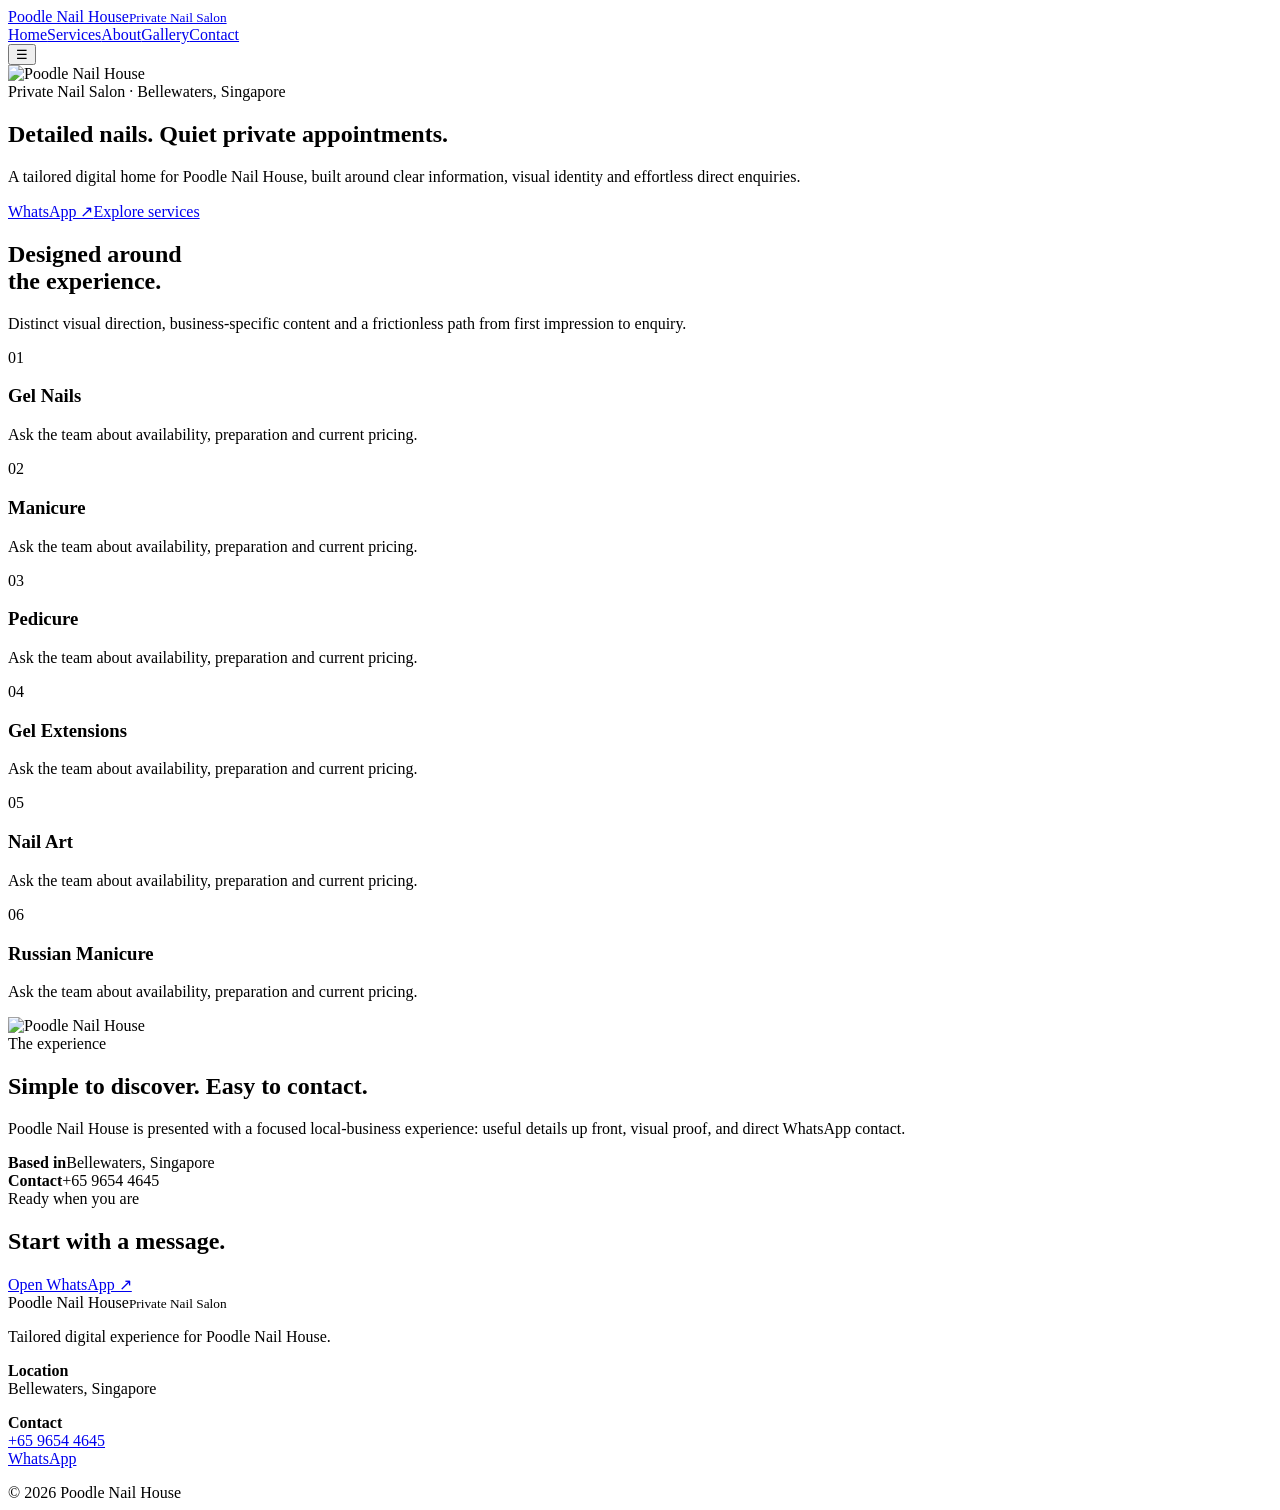
==== index.html @ 08ca4810 "Build Poodle Nail House website" ====
<!doctype html><html><head><meta charset="utf-8"><meta name="viewport" content="width=device-width,initial-scale=1"><meta name="theme-color" content="#090a0c"><title>Poodle Nail House — home</title><link rel="stylesheet" href="styles.css"></head><body style="--a:#e5b7ff"><header class="nav"><div class="wrap navin"><a class="brand" href="index.html">Poodle Nail House<small>Private Nail Salon</small></a><nav class="links"><a href="index.html">Home</a><a href="services.html">Services</a><a href="about.html">About</a><a href="gallery.html">Gallery</a><a href="contact.html">Contact</a></nav><button class="menu">☰</button></div></header><main><section class="hero"><img src="https://images.unsplash.com/photo-1607779097040-26e80aa78e66?auto=format&fit=crop&w=1800&q=85" alt="Poodle Nail House"><div class="glow"></div><div class="wrap reveal"><div class="ey">Private Nail Salon · Bellewaters, Singapore</div><h1>Detailed nails. Quiet private appointments.</h1><p>A tailored digital home for Poodle Nail House, built around clear information, visual identity and effortless direct enquiries.</p><div class="actions"><a class="btn primary" href="https://wa.me/6596544645?text=Hi Poodle Nail House, I'd like to enquire." target="_blank">WhatsApp ↗</a><a class="btn" href="services.html">Explore services</a></div></div></section><section><div class="wrap"><div class="head reveal"><h2>Designed around<br>the experience.</h2><p>Distinct visual direction, business-specific content and a frictionless path from first impression to enquiry.</p></div><div class="grid"><article class="card reveal"><span class="num">01</span><h3>Gel Nails</h3><p>Ask the team about availability, preparation and current pricing.</p></article><article class="card reveal"><span class="num">02</span><h3>Manicure</h3><p>Ask the team about availability, preparation and current pricing.</p></article><article class="card reveal"><span class="num">03</span><h3>Pedicure</h3><p>Ask the team about availability, preparation and current pricing.</p></article><article class="card reveal"><span class="num">04</span><h3>Gel Extensions</h3><p>Ask the team about availability, preparation and current pricing.</p></article><article class="card reveal"><span class="num">05</span><h3>Nail Art</h3><p>Ask the team about availability, preparation and current pricing.</p></article><article class="card reveal"><span class="num">06</span><h3>Russian Manicure</h3><p>Ask the team about availability, preparation and current pricing.</p></article></div></div></section><section><div class="wrap split"><div class="panel wipe"><img src="https://images.unsplash.com/photo-1607779097040-26e80aa78e66?auto=format&fit=crop&w=1800&q=85" alt="Poodle Nail House"></div><div class="panel copy reveal"><div class="ey">The experience</div><h2>Simple to discover. Easy to contact.</h2><p>Poodle Nail House is presented with a focused local-business experience: useful details up front, visual proof, and direct WhatsApp contact.</p><div class="facts"><div class="fact"><b>Based in</b><span>Bellewaters, Singapore</span></div><div class="fact"><b>Contact</b><span>+65 9654 4645</span></div></div></div></div></section><section><div class="wrap"><div class="cta reveal"><div class="ey">Ready when you are</div><h2>Start with a message.</h2><a class="btn primary" href="https://wa.me/6596544645?text=Hi Poodle Nail House, I'd like to enquire." target="_blank">Open WhatsApp ↗</a></div></div></section></main><footer class="footer"><div class="wrap foot"><div><div class="brand">Poodle Nail House<small>Private Nail Salon</small></div><p>Tailored digital experience for Poodle Nail House.</p></div><div><p><b>Location</b><br>Bellewaters, Singapore</p></div><div><p><b>Contact</b><br><a href="tel:+65 9654 4645">+65 9654 4645</a><br><a href="https://wa.me/6596544645?text=Hi Poodle Nail House, I'd like to enquire." target="_blank">WhatsApp</a></p></div></div><div class="wrap copyr">© 2026 Poodle Nail House</div></footer><script src="script.js"></script></body></html>
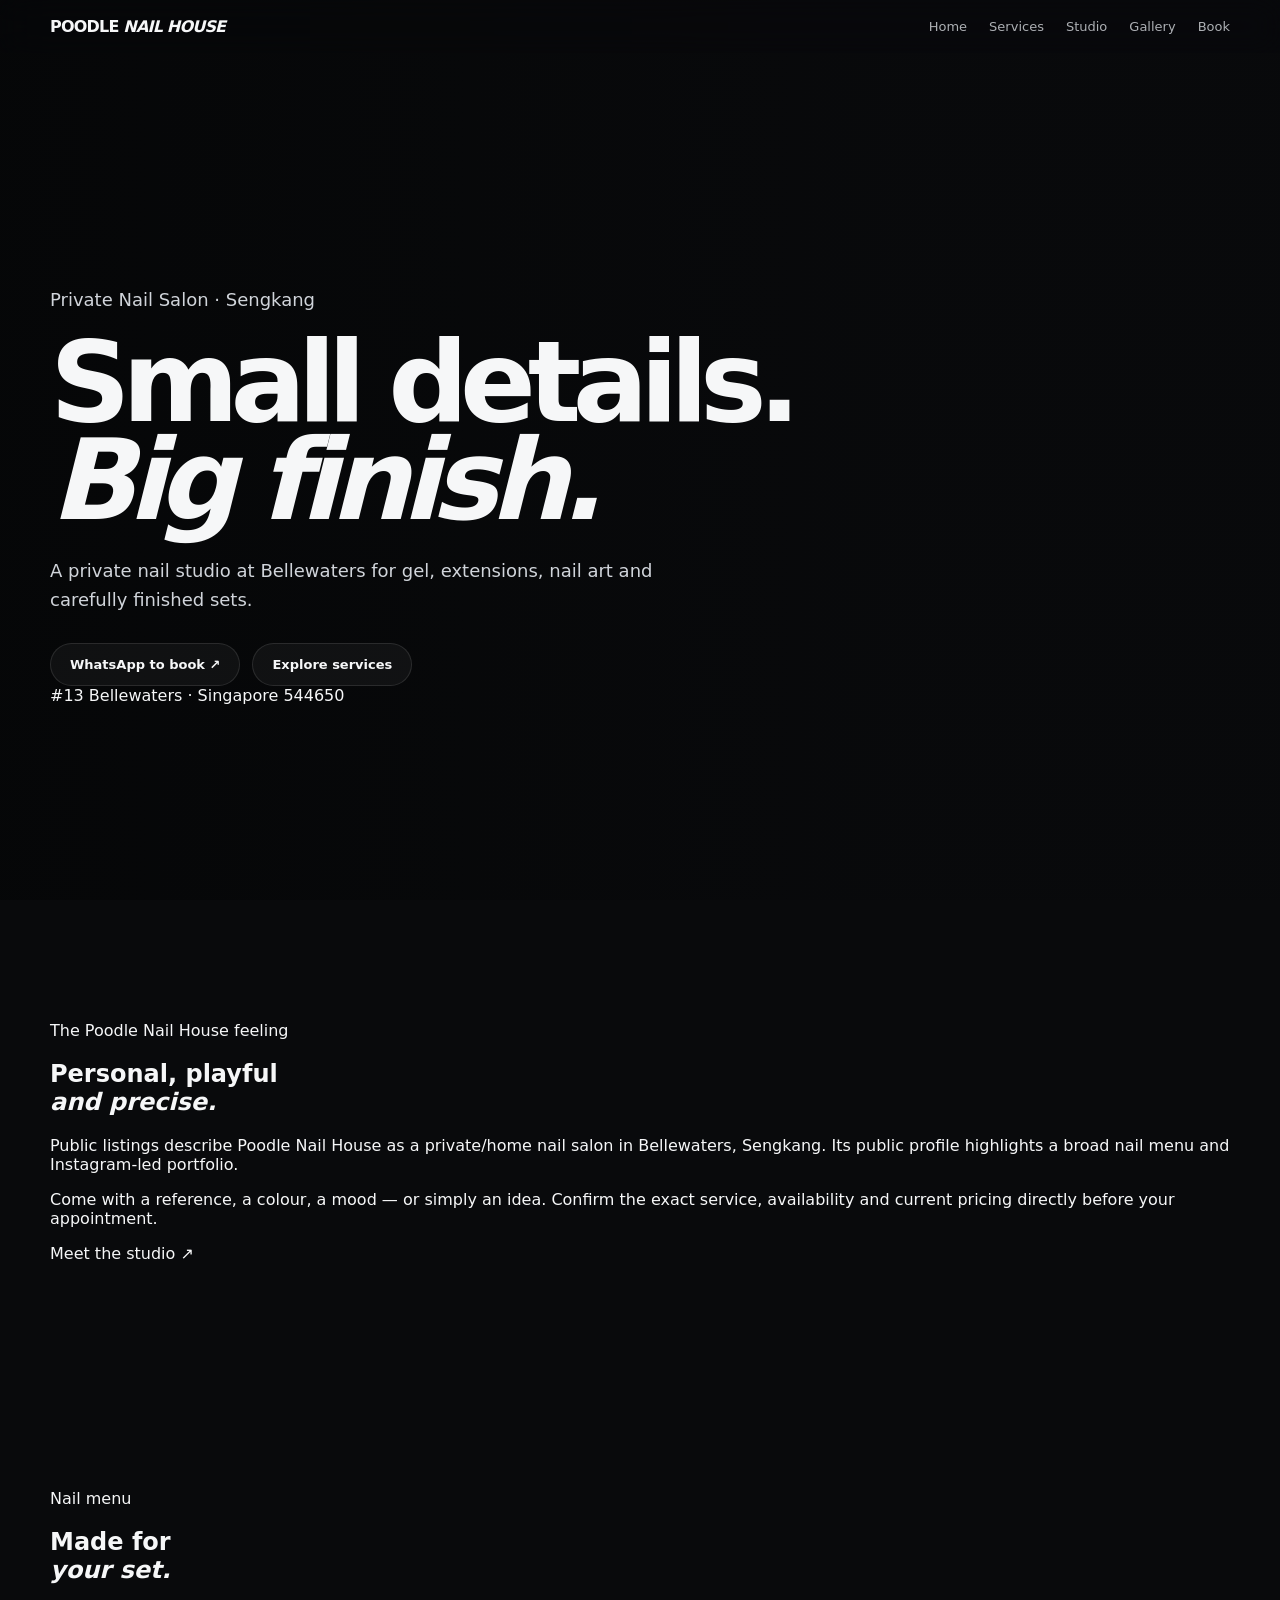
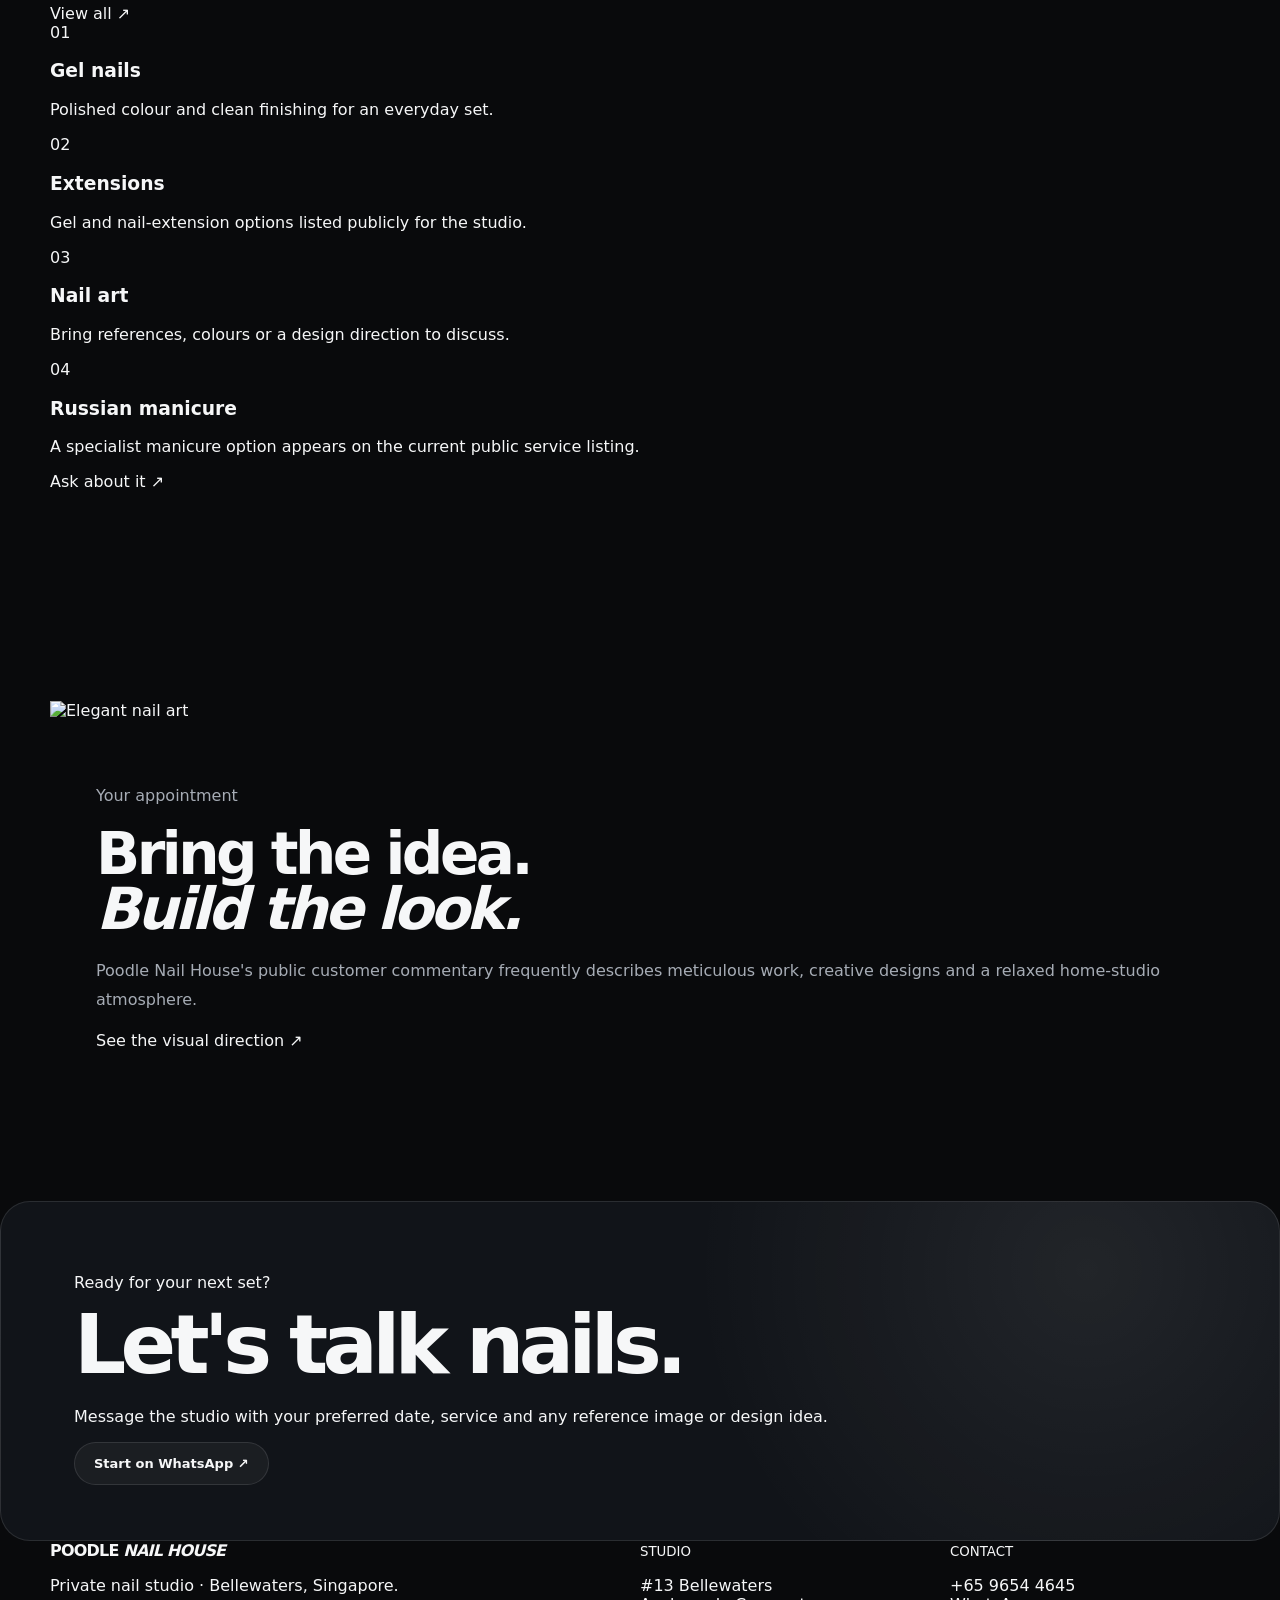
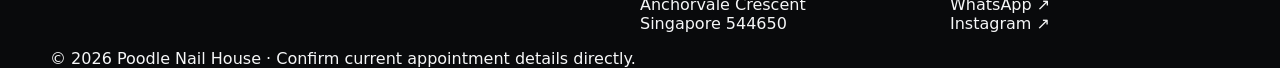
==== commit 662bc1b0: "Rebuild S5 for Poodle Nail House — index.html" ====
--- a/index.html
+++ b/index.html
@@ -1 +1,8 @@
-<!doctype html><html><head><meta charset="utf-8"><meta name="viewport" content="width=device-width,initial-scale=1"><meta name="theme-color" content="#090a0c"><title>Poodle Nail House — home</title><link rel="stylesheet" href="styles.css"></head><body style="--a:#e5b7ff"><header class="nav"><div class="wrap navin"><a class="brand" href="index.html">Poodle Nail House<small>Private Nail Salon</small></a><nav class="links"><a href="index.html">Home</a><a href="services.html">Services</a><a href="about.html">About</a><a href="gallery.html">Gallery</a><a href="contact.html">Contact</a></nav><button class="menu">☰</button></div></header><main><section class="hero"><img src="https://images.unsplash.com/photo-1607779097040-26e80aa78e66?auto=format&fit=crop&w=1800&q=85" alt="Poodle Nail House"><div class="glow"></div><div class="wrap reveal"><div class="ey">Private Nail Salon · Bellewaters, Singapore</div><h1>Detailed nails. Quiet private appointments.</h1><p>A tailored digital home for Poodle Nail House, built around clear information, visual identity and effortless direct enquiries.</p><div class="actions"><a class="btn primary" href="https://wa.me/6596544645?text=Hi Poodle Nail House, I'd like to enquire." target="_blank">WhatsApp ↗</a><a class="btn" href="services.html">Explore services</a></div></div></section><section><div class="wrap"><div class="head reveal"><h2>Designed around<br>the experience.</h2><p>Distinct visual direction, business-specific content and a frictionless path from first impression to enquiry.</p></div><div class="grid"><article class="card reveal"><span class="num">01</span><h3>Gel Nails</h3><p>Ask the team about availability, preparation and current pricing.</p></article><article class="card reveal"><span class="num">02</span><h3>Manicure</h3><p>Ask the team about availability, preparation and current pricing.</p></article><article class="card reveal"><span class="num">03</span><h3>Pedicure</h3><p>Ask the team about availability, preparation and current pricing.</p></article><article class="card reveal"><span class="num">04</span><h3>Gel Extensions</h3><p>Ask the team about availability, preparation and current pricing.</p></article><article class="card reveal"><span class="num">05</span><h3>Nail Art</h3><p>Ask the team about availability, preparation and current pricing.</p></article><article class="card reveal"><span class="num">06</span><h3>Russian Manicure</h3><p>Ask the team about availability, preparation and current pricing.</p></article></div></div></section><section><div class="wrap split"><div class="panel wipe"><img src="https://images.unsplash.com/photo-1607779097040-26e80aa78e66?auto=format&fit=crop&w=1800&q=85" alt="Poodle Nail House"></div><div class="panel copy reveal"><div class="ey">The experience</div><h2>Simple to discover. Easy to contact.</h2><p>Poodle Nail House is presented with a focused local-business experience: useful details up front, visual proof, and direct WhatsApp contact.</p><div class="facts"><div class="fact"><b>Based in</b><span>Bellewaters, Singapore</span></div><div class="fact"><b>Contact</b><span>+65 9654 4645</span></div></div></div></div></section><section><div class="wrap"><div class="cta reveal"><div class="ey">Ready when you are</div><h2>Start with a message.</h2><a class="btn primary" href="https://wa.me/6596544645?text=Hi Poodle Nail House, I'd like to enquire." target="_blank">Open WhatsApp ↗</a></div></div></section></main><footer class="footer"><div class="wrap foot"><div><div class="brand">Poodle Nail House<small>Private Nail Salon</small></div><p>Tailored digital experience for Poodle Nail House.</p></div><div><p><b>Location</b><br>Bellewaters, Singapore</p></div><div><p><b>Contact</b><br><a href="tel:+65 9654 4645">+65 9654 4645</a><br><a href="https://wa.me/6596544645?text=Hi Poodle Nail House, I'd like to enquire." target="_blank">WhatsApp</a></p></div></div><div class="wrap copyr">© 2026 Poodle Nail House</div></footer><script src="script.js"></script></body></html>+<!doctype html><html lang="en"><head><meta charset="utf-8"><meta name="viewport" content="width=device-width,initial-scale=1"><meta name="theme-color" content="#f3e9df"><meta name="description" content="Poodle Nail House — private nail salon in Bellewaters, Singapore."><title>Poodle Nail House | Private Nail Studio</title><link rel="stylesheet" href="styles.css"></head><body>
+<header class="nav"><div class="wrap navin"><a class="brand" href="index.html">POODLE <i>NAIL HOUSE</i></a><nav class="links"><a class="active" href="index.html">Home</a><a href="services.html">Services</a><a href="about.html">Studio</a><a href="gallery.html">Gallery</a><a href="contact.html">Book</a></nav><button class="menu">☰</button></div></header>
+<main><section class="hero"><div class="hero-image"></div><div class="hero-shape"></div><div class="wrap hero-content"><p class="eyebrow">Private Nail Salon · Sengkang</p><h1>Small details.<br><em>Big finish.</em></h1><p class="lede">A private nail studio at Bellewaters for gel, extensions, nail art and carefully finished sets.</p><div class="actions"><a class="btn dark" href="https://wa.me/6596544645?text=Hi%20Poodle%20Nail%20House%2C%20I'd%20like%20to%20book%20an%20appointment." target="_blank">WhatsApp to book ↗</a><a class="btn light" href="services.html">Explore services</a></div><div class="hero-meta">#13 Bellewaters · Singapore 544650</div></div></section>
+<section class="statement"><div class="wrap statement-grid"><div><p class="eyebrow">The Poodle Nail House feeling</p><h2>Personal, playful<br><em>and precise.</em></h2></div><div><p>Public listings describe Poodle Nail House as a private/home nail salon in Bellewaters, Sengkang. Its public profile highlights a broad nail menu and Instagram-led portfolio.</p><p>Come with a reference, a colour, a mood — or simply an idea. Confirm the exact service, availability and current pricing directly before your appointment.</p><a class="text-link" href="about.html">Meet the studio <span>↗</span></a></div></div></section>
+<section class="services"><div class="wrap"><div class="section-head"><div><p class="eyebrow">Nail menu</p><h2>Made for<br><em>your set.</em></h2></div><a class="text-link desktop" href="services.html">View all <span>↗</span></a></div><div class="service-grid"><article><span>01</span><h3>Gel nails</h3><p>Polished colour and clean finishing for an everyday set.</p></article><article><span>02</span><h3>Extensions</h3><p>Gel and nail-extension options listed publicly for the studio.</p></article><article><span>03</span><h3>Nail art</h3><p>Bring references, colours or a design direction to discuss.</p></article><article class="feature"><span>04</span><h3>Russian manicure</h3><p>A specialist manicure option appears on the current public service listing.</p><a href="https://wa.me/6596544645?text=Hi%20Poodle%20Nail%20House%2C%20I'd%20like%20to%20ask%20about%20your%20Russian%20manicure." target="_blank">Ask about it ↗</a></article></div></div></section>
+<section class="editorial"><div class="wrap editorial-grid"><div class="photo"><img src="https://images.unsplash.com/photo-1604654894610-df63bc536371?auto=format&fit=crop&w=1400&q=85" alt="Elegant nail art"></div><div class="copy"><p class="eyebrow">Your appointment</p><h2>Bring the idea.<br><em>Build the look.</em></h2><p>Poodle Nail House's public customer commentary frequently describes meticulous work, creative designs and a relaxed home-studio atmosphere.</p><a class="text-link" href="gallery.html">See the visual direction <span>↗</span></a></div></div></section>
+<section class="cta"><div class="wrap"><p class="eyebrow">Ready for your next set?</p><h2>Let's talk nails.</h2><p>Message the studio with your preferred date, service and any reference image or design idea.</p><a class="btn dark" href="https://wa.me/6596544645?text=Hi%20Poodle%20Nail%20House%2C%20I'd%20like%20to%20enquire%20about%20an%20appointment." target="_blank">Start on WhatsApp ↗</a></div></section></main>
+<footer><div class="wrap foot"><div><a class="brand" href="index.html">POODLE <i>NAIL HOUSE</i></a><p>Private nail studio · Bellewaters, Singapore.</p></div><div><small>STUDIO</small><p>#13 Bellewaters<br>Anchorvale Crescent<br>Singapore 544650</p></div><div><small>CONTACT</small><p><a href="tel:+6596544645">+65 9654 4645</a><br><a href="https://wa.me/6596544645" target="_blank">WhatsApp ↗</a><br><a href="https://www.instagram.com/poodle.nail.house/" target="_blank">Instagram ↗</a></p></div></div><div class="wrap copyright">© 2026 Poodle Nail House · Confirm current appointment details directly.</div></footer><script src="script.js"></script></body></html>
--- a/styles.css
+++ b/styles.css
@@ -0,0 +1 @@
+:root{--bg:#090a0c;--card:#111419;--tx:#f6f7f8;--mut:#a6acb5;--line:#ffffff1b;--a:#e5b7ff;--max:1180px}*{box-sizing:border-box}html{scroll-behavior:smooth}body{margin:0;background:var(--bg);color:var(--tx);font-family:Inter,system-ui,sans-serif;overflow-x:hidden}a{color:inherit;text-decoration:none}.wrap{width:min(calc(100% - 36px),var(--max));margin:auto}.nav{position:fixed;z-index:9;inset:0 0 auto;padding:17px 0;background:#090a0c45;backdrop-filter:blur(16px);transition:.35s}.nav.sc{background:#090a0ced;border-bottom:1px solid var(--line)}.navin{display:flex;align-items:center;justify-content:space-between}.brand{font-weight:850;letter-spacing:-.05em}.brand small{display:block;color:var(--mut);font-size:9px;letter-spacing:.16em;text-transform:uppercase;margin-top:3px}.links{display:flex;gap:22px;font-size:13px}.links a{color:#d6d9de;opacity:.8}.links a:hover{color:var(--a);opacity:1}.menu{display:none;background:none;border:1px solid var(--line);color:#fff;border-radius:50%;width:42px;height:42px}.hero{min-height:100svh;position:relative;display:flex;align-items:end;overflow:hidden}.hero img{position:absolute;inset:0;width:100%;height:100%;object-fit:cover;filter:brightness(.62) saturate(.82);z-index:-2}.hero:after{content:'';position:absolute;inset:0;background:linear-gradient(90deg,#050607dd,#0506072b 70%),linear-gradient(0deg,#090a0c,transparent 42%);z-index:-1}.glow{position:absolute;width:45vw;height:45vw;border-radius:50%;background:var(--a);filter:blur(110px);opacity:.12;right:-12vw;top:8vh;animation:f 8s ease-in-out infinite}@keyframes f{50%{transform:translateY(25px) scale(1.08)}}.hero .wrap{padding:150px 0 78px}.ey{color:var(--a);font-size:10px;letter-spacing:.2em;text-transform:uppercase;font-weight:800}.hero h1{font-size:clamp(52px,9vw,112px);line-height:.88;letter-spacing:-.075em;max-width:920px;margin:18px 0 26px}.hero p{font-size:18px;line-height:1.65;color:#d0d4da;max-width:680px}.actions{display:flex;gap:12px;flex-wrap:wrap;margin-top:28px}.btn{display:inline-flex;padding:13px 19px;border:1px solid var(--line);border-radius:999px;background:#ffffff0b;font-size:13px;font-weight:750;transition:.3s}.btn:hover{transform:translateY(-3px)}.primary{background:var(--a);color:#080a0b;border-color:var(--a)}section{padding:105px 0}.head{display:flex;justify-content:space-between;gap:30px;align-items:end;margin-bottom:38px}.head h2{font-size:clamp(40px,6vw,72px);line-height:.9;letter-spacing:-.065em;margin:0}.head p{max-width:470px;color:var(--mut);line-height:1.75}.grid{display:grid;grid-template-columns:repeat(3,1fr);gap:15px}.card{min-height:215px;border:1px solid var(--line);border-radius:24px;padding:27px;background:linear-gradient(145deg,#ffffff0b,#ffffff03);position:relative;overflow:hidden;transition:.4s}.card:hover{transform:translateY(-7px);border-color:#ffffff3a}.card:after{content:'';position:absolute;width:130px;height:130px;border-radius:50%;background:var(--a);filter:blur(60px);opacity:.07;right:-60px;bottom:-60px}.num{font-size:10px;letter-spacing:.15em;color:var(--a);font-weight:800}.card h3{margin:42px 0 9px;font-size:21px}.card p{color:var(--mut);line-height:1.6;font-size:14px}.split{display:grid;grid-template-columns:1.05fr .95fr;gap:18px}.panel{border:1px solid var(--line);border-radius:28px;overflow:hidden;background:var(--card)}.panel img{width:100%;height:100%;min-height:430px;object-fit:cover}.copy{padding:46px}.copy h2{font-size:clamp(34px,5vw,58px);letter-spacing:-.06em;line-height:.95;margin:12px 0 20px}.copy p{color:var(--mut);line-height:1.8}.facts{display:grid;grid-template-columns:1fr 1fr;gap:15px;margin-top:30px}.fact{border-top:1px solid var(--line);padding-top:13px}.fact b{display:block;color:var(--mut);font-size:9px;letter-spacing:.15em;text-transform:uppercase;margin-bottom:6px}.gallery{display:grid;grid-template-columns:2fr 1fr 1fr;grid-auto-rows:250px;gap:12px}.gallery img{width:100%;height:100%;object-fit:cover;border-radius:19px}.gallery img:first-child{grid-row:span 2}.cta{padding:55px;border:1px solid var(--line);border-radius:30px;background:radial-gradient(circle at 85% 20%,#ffffff12,transparent 35%),var(--card)}.cta h2{font-size:clamp(42px,7vw,82px);letter-spacing:-.07em;line-height:.9;margin:12px 0 25px}.footer{border-top:1px solid var(--line);padding:55px 0 25px}.foot{display:grid;grid-template-columns:2fr 1fr 1fr;gap:30px}.footer p{color:var(--mut);font-size:13px;line-height:1.7}.copyr{margin-top:35px;padding-top:18px;border-top:1px solid var(--line);color:#686e78;font-size:10px}.reveal{opacity:0;transform:translateY(32px);transition:.85s cubic-bezier(.2,.7,.2,1)}.reveal.on{opacity:1;transform:none}.wipe{clip-path:inset(0 0 100% 0);transition:1s cubic-bezier(.77,0,.18,1)}.wipe.on{clip-path:inset(0)}@media(max-width:800px){.links{display:none}.menu{display:block}.nav.open .links{display:flex;position:absolute;top:70px;left:18px;right:18px;padding:18px;flex-direction:column;background:#111419;border:1px solid var(--line);border-radius:18px}.grid,.split,.foot{grid-template-columns:1fr}.head{display:block}.head p{margin-top:18px}.gallery{grid-template-columns:1fr 1fr;grid-auto-rows:180px}.gallery img:first-child{grid-column:span 2;grid-row:span 1}.copy{padding:30px}.facts{grid-template-columns:1fr}.hero h1{font-size:clamp(51px,15vw,85px)}section{padding:75px 0}}
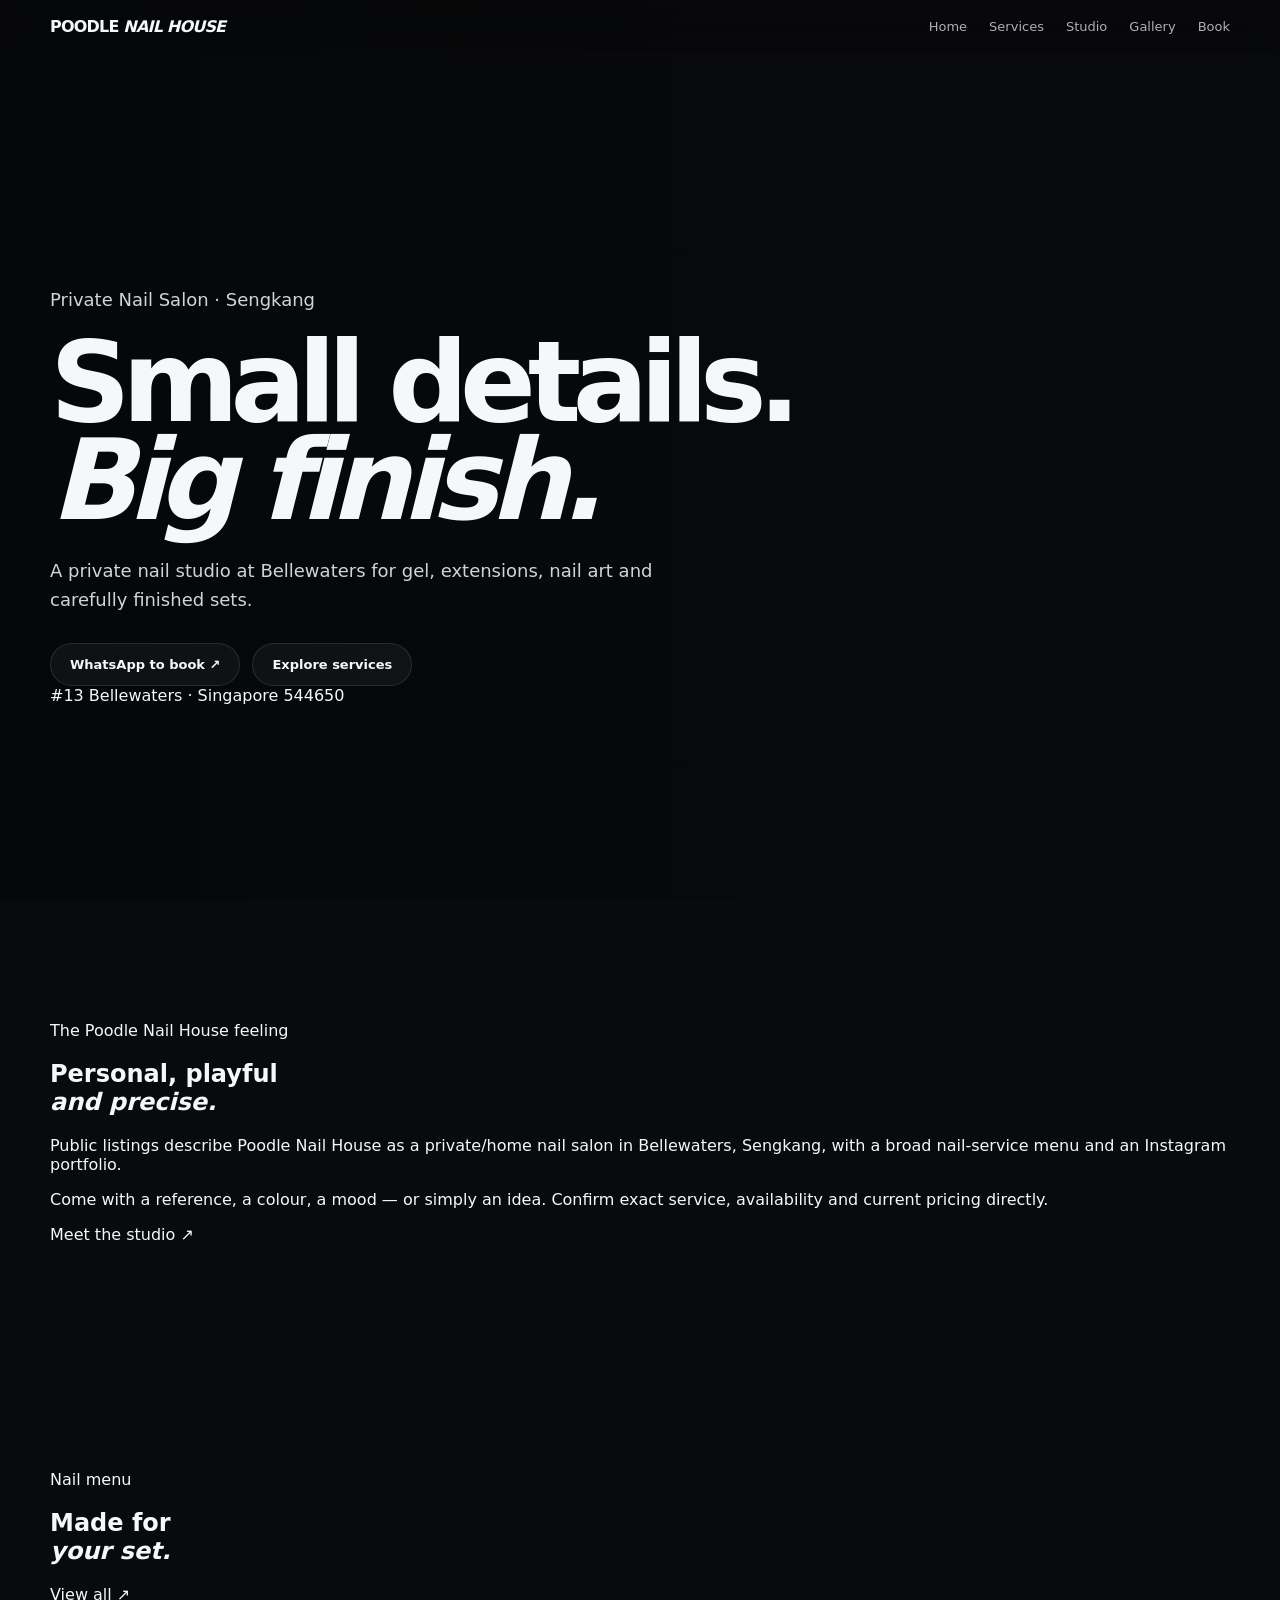
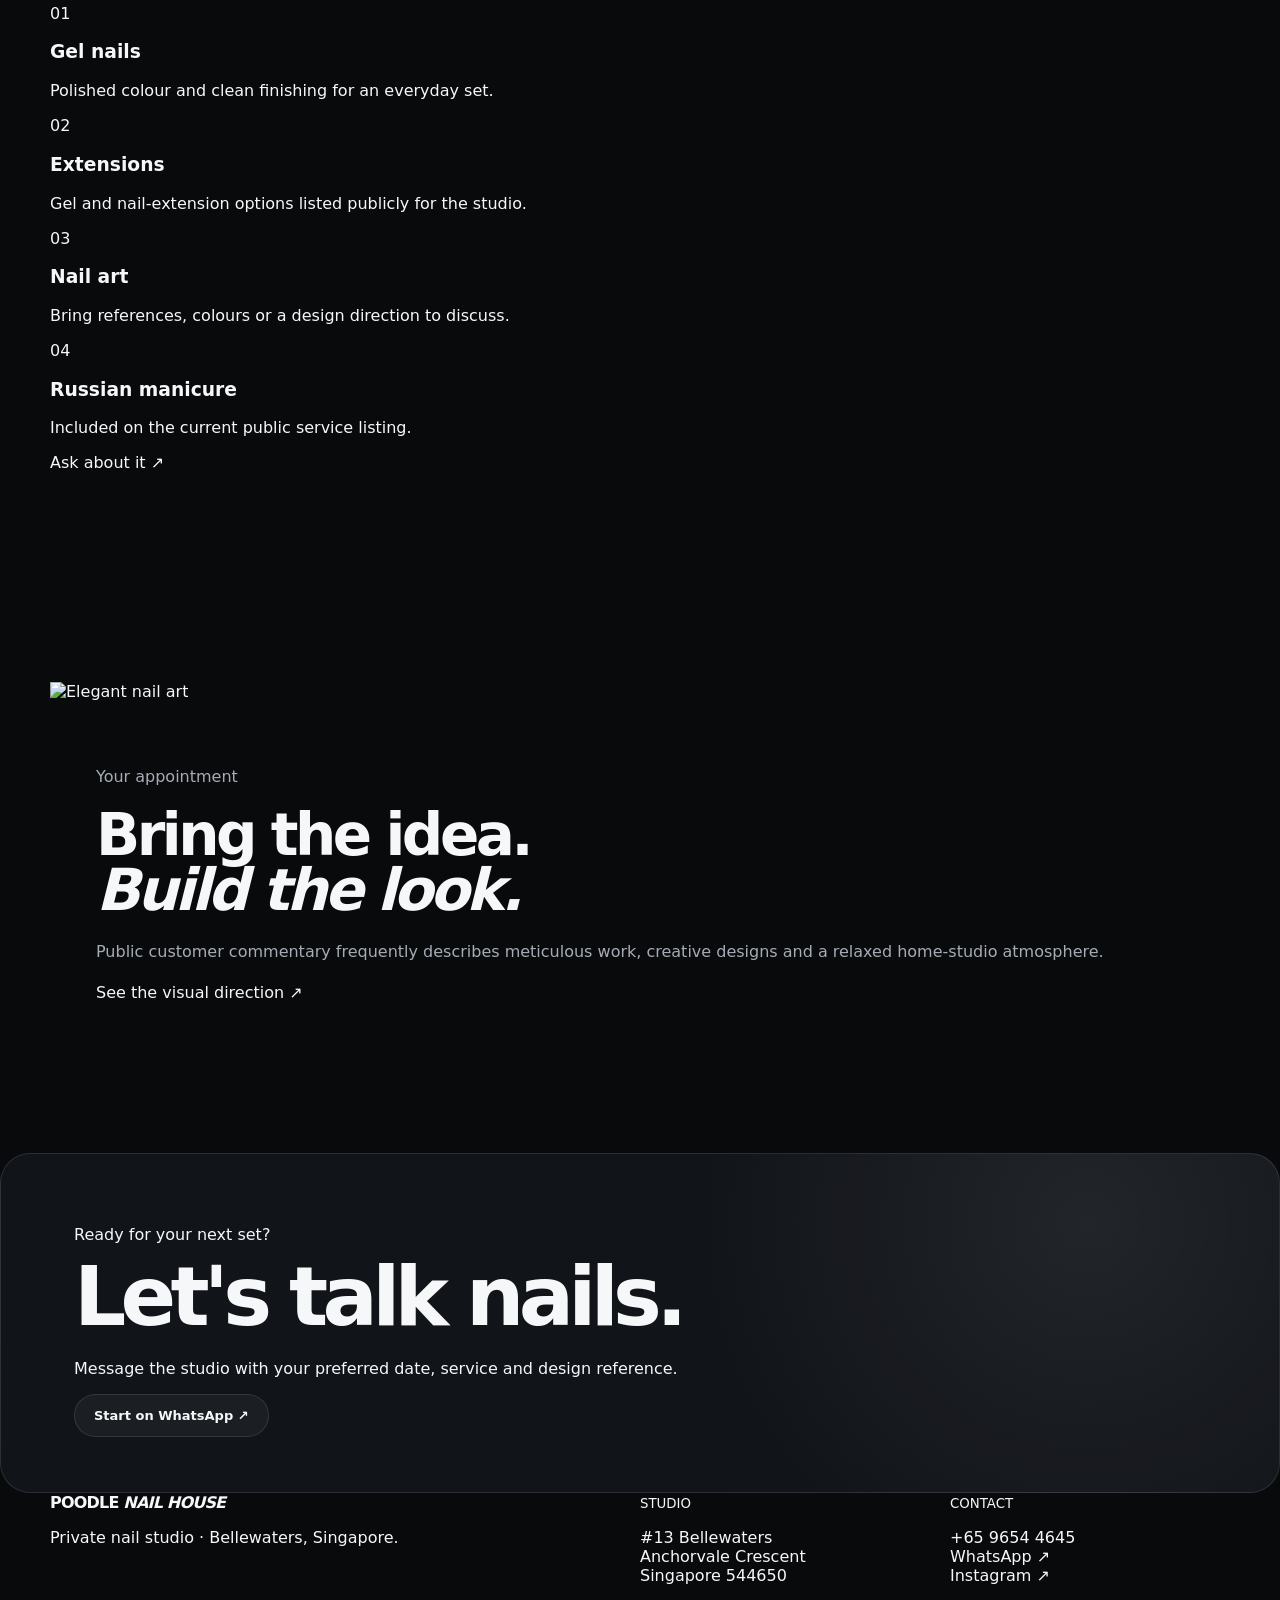
==== commit 51277950: "Polish S5 homepage for Poodle Nail House" ====
--- a/index.html
+++ b/index.html
@@ -1,8 +1 @@
-<!doctype html><html lang="en"><head><meta charset="utf-8"><meta name="viewport" content="width=device-width,initial-scale=1"><meta name="theme-color" content="#f3e9df"><meta name="description" content="Poodle Nail House — private nail salon in Bellewaters, Singapore."><title>Poodle Nail House | Private Nail Studio</title><link rel="stylesheet" href="styles.css"></head><body>
-<header class="nav"><div class="wrap navin"><a class="brand" href="index.html">POODLE <i>NAIL HOUSE</i></a><nav class="links"><a class="active" href="index.html">Home</a><a href="services.html">Services</a><a href="about.html">Studio</a><a href="gallery.html">Gallery</a><a href="contact.html">Book</a></nav><button class="menu">☰</button></div></header>
-<main><section class="hero"><div class="hero-image"></div><div class="hero-shape"></div><div class="wrap hero-content"><p class="eyebrow">Private Nail Salon · Sengkang</p><h1>Small details.<br><em>Big finish.</em></h1><p class="lede">A private nail studio at Bellewaters for gel, extensions, nail art and carefully finished sets.</p><div class="actions"><a class="btn dark" href="https://wa.me/6596544645?text=Hi%20Poodle%20Nail%20House%2C%20I'd%20like%20to%20book%20an%20appointment." target="_blank">WhatsApp to book ↗</a><a class="btn light" href="services.html">Explore services</a></div><div class="hero-meta">#13 Bellewaters · Singapore 544650</div></div></section>
-<section class="statement"><div class="wrap statement-grid"><div><p class="eyebrow">The Poodle Nail House feeling</p><h2>Personal, playful<br><em>and precise.</em></h2></div><div><p>Public listings describe Poodle Nail House as a private/home nail salon in Bellewaters, Sengkang. Its public profile highlights a broad nail menu and Instagram-led portfolio.</p><p>Come with a reference, a colour, a mood — or simply an idea. Confirm the exact service, availability and current pricing directly before your appointment.</p><a class="text-link" href="about.html">Meet the studio <span>↗</span></a></div></div></section>
-<section class="services"><div class="wrap"><div class="section-head"><div><p class="eyebrow">Nail menu</p><h2>Made for<br><em>your set.</em></h2></div><a class="text-link desktop" href="services.html">View all <span>↗</span></a></div><div class="service-grid"><article><span>01</span><h3>Gel nails</h3><p>Polished colour and clean finishing for an everyday set.</p></article><article><span>02</span><h3>Extensions</h3><p>Gel and nail-extension options listed publicly for the studio.</p></article><article><span>03</span><h3>Nail art</h3><p>Bring references, colours or a design direction to discuss.</p></article><article class="feature"><span>04</span><h3>Russian manicure</h3><p>A specialist manicure option appears on the current public service listing.</p><a href="https://wa.me/6596544645?text=Hi%20Poodle%20Nail%20House%2C%20I'd%20like%20to%20ask%20about%20your%20Russian%20manicure." target="_blank">Ask about it ↗</a></article></div></div></section>
-<section class="editorial"><div class="wrap editorial-grid"><div class="photo"><img src="https://images.unsplash.com/photo-1604654894610-df63bc536371?auto=format&fit=crop&w=1400&q=85" alt="Elegant nail art"></div><div class="copy"><p class="eyebrow">Your appointment</p><h2>Bring the idea.<br><em>Build the look.</em></h2><p>Poodle Nail House's public customer commentary frequently describes meticulous work, creative designs and a relaxed home-studio atmosphere.</p><a class="text-link" href="gallery.html">See the visual direction <span>↗</span></a></div></div></section>
-<section class="cta"><div class="wrap"><p class="eyebrow">Ready for your next set?</p><h2>Let's talk nails.</h2><p>Message the studio with your preferred date, service and any reference image or design idea.</p><a class="btn dark" href="https://wa.me/6596544645?text=Hi%20Poodle%20Nail%20House%2C%20I'd%20like%20to%20enquire%20about%20an%20appointment." target="_blank">Start on WhatsApp ↗</a></div></section></main>
-<footer><div class="wrap foot"><div><a class="brand" href="index.html">POODLE <i>NAIL HOUSE</i></a><p>Private nail studio · Bellewaters, Singapore.</p></div><div><small>STUDIO</small><p>#13 Bellewaters<br>Anchorvale Crescent<br>Singapore 544650</p></div><div><small>CONTACT</small><p><a href="tel:+6596544645">+65 9654 4645</a><br><a href="https://wa.me/6596544645" target="_blank">WhatsApp ↗</a><br><a href="https://www.instagram.com/poodle.nail.house/" target="_blank">Instagram ↗</a></p></div></div><div class="wrap copyright">© 2026 Poodle Nail House · Confirm current appointment details directly.</div></footer><script src="script.js"></script></body></html>+<!doctype html><html lang="en"><head><meta charset="utf-8"><meta name="viewport" content="width=device-width,initial-scale=1"><meta name="theme-color" content="#f3e9df"><title>Poodle Nail House | Private Nail Studio</title><link rel="stylesheet" href="styles.css"></head><body><header class="nav"><div class="wrap navin"><a class="brand" href="index.html">POODLE <i>NAIL HOUSE</i></a><nav class="links"><a class="active" href="index.html">Home</a><a href="services.html">Services</a><a href="about.html">Studio</a><a href="gallery.html">Gallery</a><a href="contact.html">Book</a></nav><button class="menu">☰</button></div></header><main><section class="hero"><div class="hero-image"></div><div class="wrap hero-content"><p class="eyebrow">Private Nail Salon · Sengkang</p><h1>Small details.<br><em>Big finish.</em></h1><p class="lede">A private nail studio at Bellewaters for gel, extensions, nail art and carefully finished sets.</p><div class="actions"><a class="btn dark" href="https://wa.me/6596544645?text=Hi%20Poodle%20Nail%20House%2C%20I%27d%20like%20to%20book." target="_blank">WhatsApp to book ↗</a><a class="btn light" href="services.html">Explore services</a></div><div class="hero-meta">#13 Bellewaters · Singapore 544650</div></div></section><section class="statement"><div class="wrap statement-grid"><div><p class="eyebrow">The Poodle Nail House feeling</p><h2>Personal, playful<br><em>and precise.</em></h2></div><div><p>Public listings describe Poodle Nail House as a private/home nail salon in Bellewaters, Sengkang, with a broad nail-service menu and an Instagram portfolio.</p><p>Come with a reference, a colour, a mood — or simply an idea. Confirm exact service, availability and current pricing directly.</p><a class="text-link" href="about.html">Meet the studio ↗</a></div></div></section><section class="services"><div class="wrap"><div class="section-head"><div><p class="eyebrow">Nail menu</p><h2>Made for<br><em>your set.</em></h2></div><a class="text-link desktop" href="services.html">View all ↗</a></div><div class="service-grid"><article><span>01</span><h3>Gel nails</h3><p>Polished colour and clean finishing for an everyday set.</p></article><article><span>02</span><h3>Extensions</h3><p>Gel and nail-extension options listed publicly for the studio.</p></article><article><span>03</span><h3>Nail art</h3><p>Bring references, colours or a design direction to discuss.</p></article><article class="feature"><span>04</span><h3>Russian manicure</h3><p>Included on the current public service listing.</p><a href="https://wa.me/6596544645" target="_blank">Ask about it ↗</a></article></div></div></section><section class="editorial"><div class="wrap editorial-grid"><div class="photo"><img src="https://images.unsplash.com/photo-1604654894610-df63bc536371?auto=format&fit=crop&w=1400&q=85" alt="Elegant nail art"></div><div class="copy"><p class="eyebrow">Your appointment</p><h2>Bring the idea.<br><em>Build the look.</em></h2><p>Public customer commentary frequently describes meticulous work, creative designs and a relaxed home-studio atmosphere.</p><a class="text-link" href="gallery.html">See the visual direction ↗</a></div></div></section><section class="cta"><div class="wrap"><p class="eyebrow">Ready for your next set?</p><h2>Let's talk nails.</h2><p>Message the studio with your preferred date, service and design reference.</p><a class="btn dark" href="https://wa.me/6596544645" target="_blank">Start on WhatsApp ↗</a></div></section></main><footer><div class="wrap foot"><div><a class="brand" href="index.html">POODLE <i>NAIL HOUSE</i></a><p>Private nail studio · Bellewaters, Singapore.</p></div><div><small>STUDIO</small><p>#13 Bellewaters<br>Anchorvale Crescent<br>Singapore 544650</p></div><div><small>CONTACT</small><p><a href="tel:+6596544645">+65 9654 4645</a><br><a href="https://wa.me/6596544645" target="_blank">WhatsApp ↗</a><br><a href="https://www.instagram.com/poodle.nail.house/" target="_blank">Instagram ↗</a></p></div></div><div class="wrap copyright">© 2026 Poodle Nail House</div></footer><script src="script.js"></script></body></html>
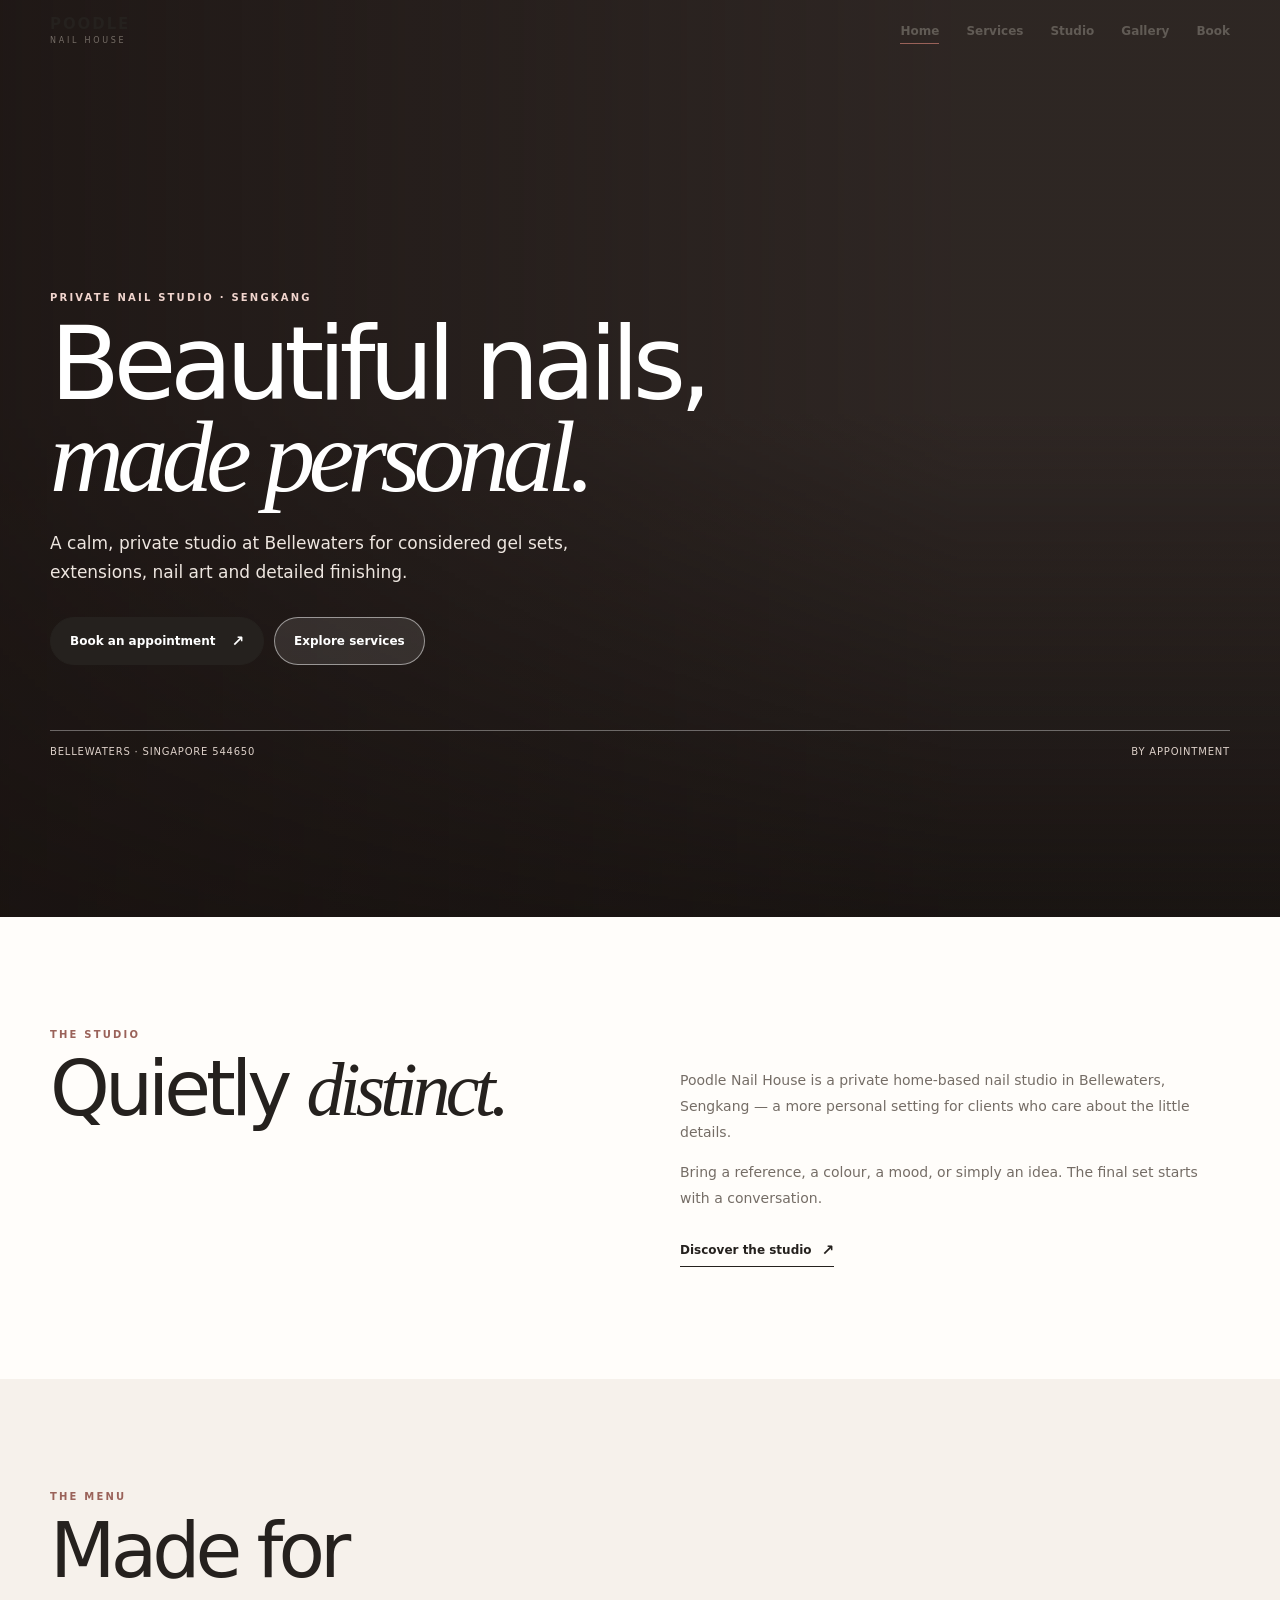
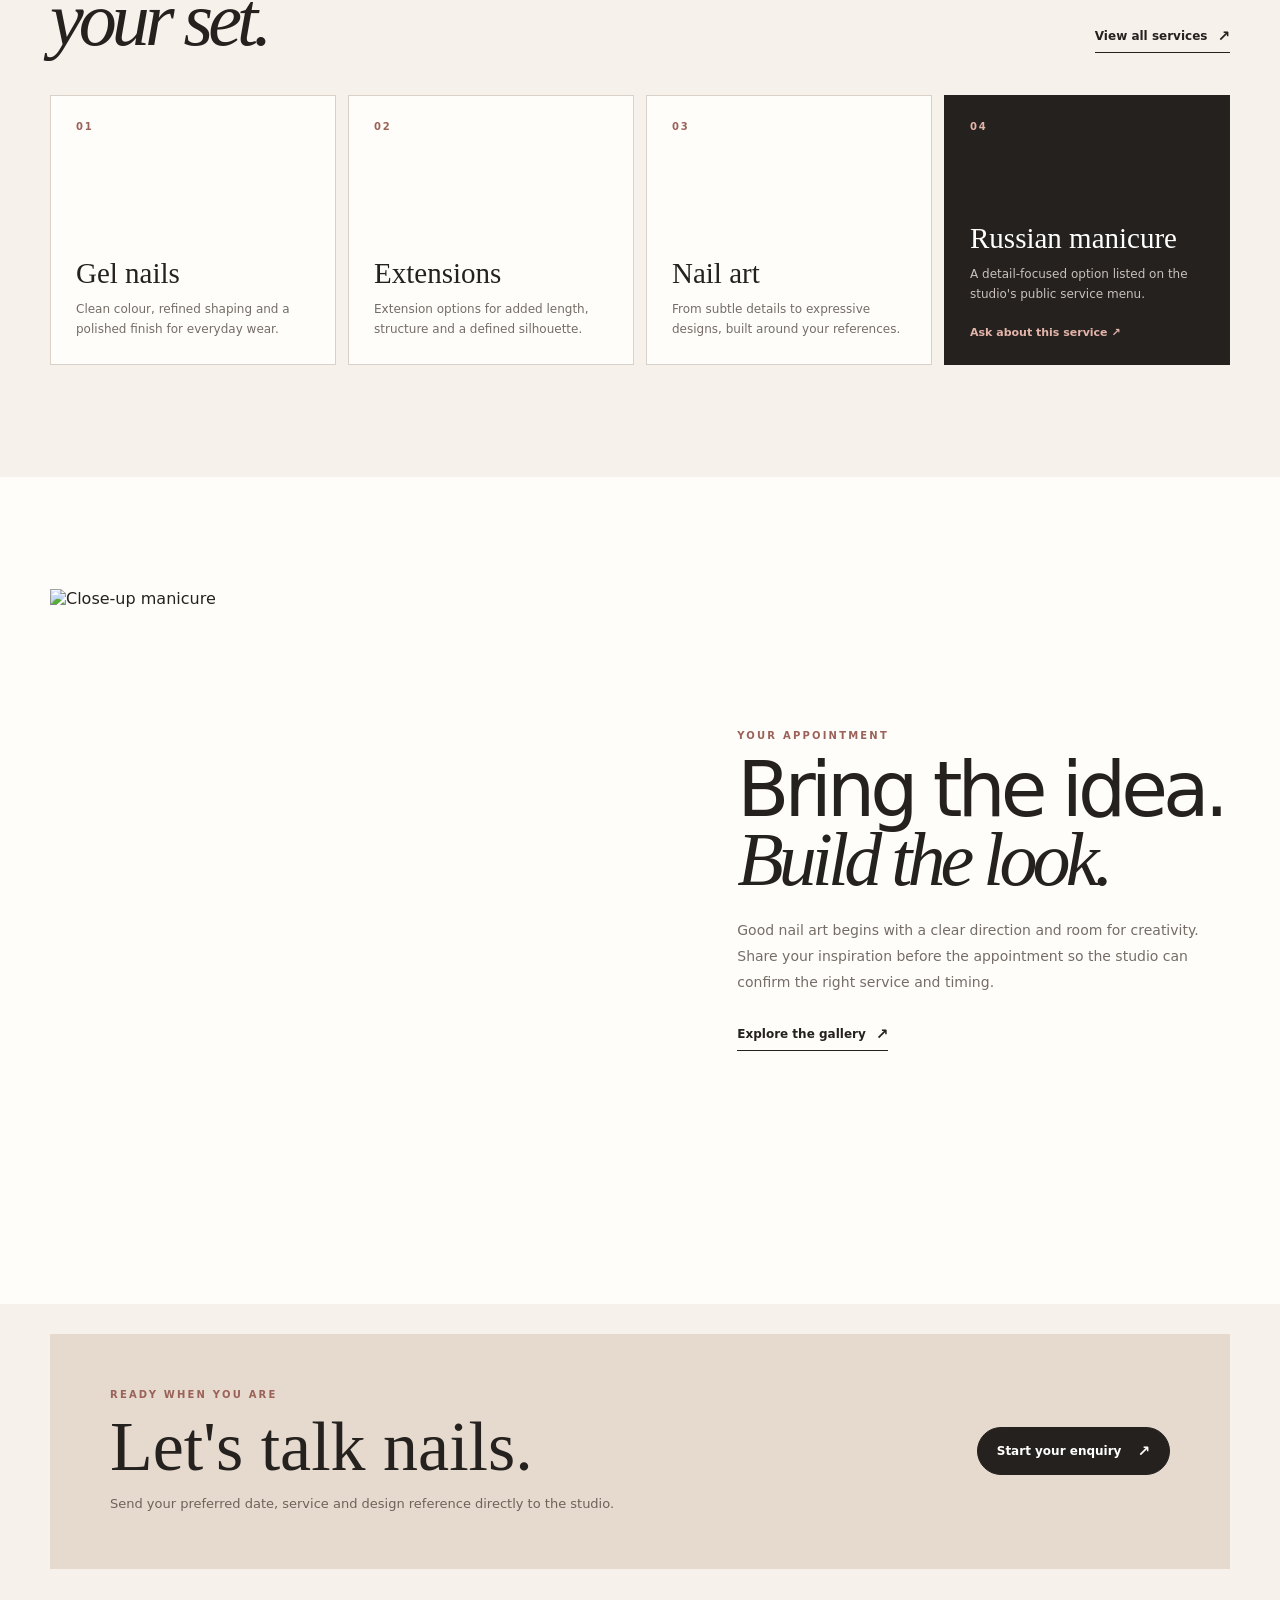
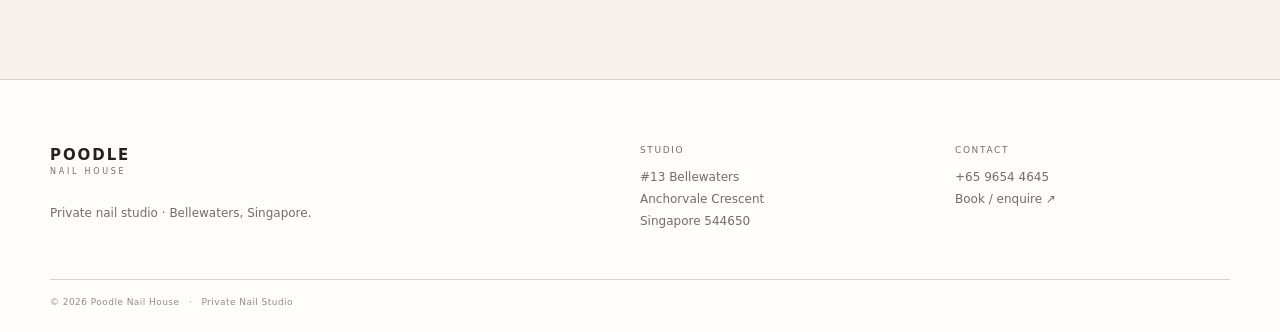
==== commit 38b3e702: "Rebuild S5 homepage" ====
--- a/index.html
+++ b/index.html
@@ -1 +1 @@
-<!doctype html><html lang="en"><head><meta charset="utf-8"><meta name="viewport" content="width=device-width,initial-scale=1"><meta name="theme-color" content="#f3e9df"><title>Poodle Nail House | Private Nail Studio</title><link rel="stylesheet" href="styles.css"></head><body><header class="nav"><div class="wrap navin"><a class="brand" href="index.html">POODLE <i>NAIL HOUSE</i></a><nav class="links"><a class="active" href="index.html">Home</a><a href="services.html">Services</a><a href="about.html">Studio</a><a href="gallery.html">Gallery</a><a href="contact.html">Book</a></nav><button class="menu">☰</button></div></header><main><section class="hero"><div class="hero-image"></div><div class="wrap hero-content"><p class="eyebrow">Private Nail Salon · Sengkang</p><h1>Small details.<br><em>Big finish.</em></h1><p class="lede">A private nail studio at Bellewaters for gel, extensions, nail art and carefully finished sets.</p><div class="actions"><a class="btn dark" href="https://wa.me/6596544645?text=Hi%20Poodle%20Nail%20House%2C%20I%27d%20like%20to%20book." target="_blank">WhatsApp to book ↗</a><a class="btn light" href="services.html">Explore services</a></div><div class="hero-meta">#13 Bellewaters · Singapore 544650</div></div></section><section class="statement"><div class="wrap statement-grid"><div><p class="eyebrow">The Poodle Nail House feeling</p><h2>Personal, playful<br><em>and precise.</em></h2></div><div><p>Public listings describe Poodle Nail House as a private/home nail salon in Bellewaters, Sengkang, with a broad nail-service menu and an Instagram portfolio.</p><p>Come with a reference, a colour, a mood — or simply an idea. Confirm exact service, availability and current pricing directly.</p><a class="text-link" href="about.html">Meet the studio ↗</a></div></div></section><section class="services"><div class="wrap"><div class="section-head"><div><p class="eyebrow">Nail menu</p><h2>Made for<br><em>your set.</em></h2></div><a class="text-link desktop" href="services.html">View all ↗</a></div><div class="service-grid"><article><span>01</span><h3>Gel nails</h3><p>Polished colour and clean finishing for an everyday set.</p></article><article><span>02</span><h3>Extensions</h3><p>Gel and nail-extension options listed publicly for the studio.</p></article><article><span>03</span><h3>Nail art</h3><p>Bring references, colours or a design direction to discuss.</p></article><article class="feature"><span>04</span><h3>Russian manicure</h3><p>Included on the current public service listing.</p><a href="https://wa.me/6596544645" target="_blank">Ask about it ↗</a></article></div></div></section><section class="editorial"><div class="wrap editorial-grid"><div class="photo"><img src="https://images.unsplash.com/photo-1604654894610-df63bc536371?auto=format&fit=crop&w=1400&q=85" alt="Elegant nail art"></div><div class="copy"><p class="eyebrow">Your appointment</p><h2>Bring the idea.<br><em>Build the look.</em></h2><p>Public customer commentary frequently describes meticulous work, creative designs and a relaxed home-studio atmosphere.</p><a class="text-link" href="gallery.html">See the visual direction ↗</a></div></div></section><section class="cta"><div class="wrap"><p class="eyebrow">Ready for your next set?</p><h2>Let's talk nails.</h2><p>Message the studio with your preferred date, service and design reference.</p><a class="btn dark" href="https://wa.me/6596544645" target="_blank">Start on WhatsApp ↗</a></div></section></main><footer><div class="wrap foot"><div><a class="brand" href="index.html">POODLE <i>NAIL HOUSE</i></a><p>Private nail studio · Bellewaters, Singapore.</p></div><div><small>STUDIO</small><p>#13 Bellewaters<br>Anchorvale Crescent<br>Singapore 544650</p></div><div><small>CONTACT</small><p><a href="tel:+6596544645">+65 9654 4645</a><br><a href="https://wa.me/6596544645" target="_blank">WhatsApp ↗</a><br><a href="https://www.instagram.com/poodle.nail.house/" target="_blank">Instagram ↗</a></p></div></div><div class="wrap copyright">© 2026 Poodle Nail House</div></footer><script src="script.js"></script></body></html>+<!doctype html><html lang="en"><head><meta charset="utf-8"><meta name="viewport" content="width=device-width,initial-scale=1"><title>Poodle Nail House | Private Nail Studio</title><link rel="stylesheet" href="styles.css"></head><body><header class="nav" id="siteNav"><div class="wrap navin"><a class="brand" href="index.html"><strong>POODLE</strong><span>NAIL HOUSE</span></a><nav class="links"><a class="active" href="index.html">Home</a><a href="services.html">Services</a><a href="about.html">Studio</a><a href="gallery.html">Gallery</a><a href="contact.html">Book</a></nav><button class="menu" aria-label="Open menu" aria-expanded="false">☰</button></div></header><main><section class="hero"><div class="hero-media"></div><div class="hero-shade"></div><div class="wrap hero-content reveal"><p class="eyebrow">PRIVATE NAIL STUDIO · SENGKANG</p><h1>Beautiful nails,<br><em>made personal.</em></h1><p class="lede">A calm, private studio at Bellewaters for considered gel sets, extensions, nail art and detailed finishing.</p><div class="actions"><a class="btn btn-dark" href="contact.html">Book an appointment <span>↗</span></a><a class="btn btn-light" href="services.html">Explore services</a></div><div class="hero-bottom"><span>Bellewaters · Singapore 544650</span><span>By appointment</span></div></div></section><section class="intro"><div class="wrap intro-grid"><div class="reveal"><p class="eyebrow">THE STUDIO</p><h2>Quietly <em>distinct.</em></h2></div><div class="reveal"><p>Poodle Nail House is a private home-based nail studio in Bellewaters, Sengkang — a more personal setting for clients who care about the little details.</p><p>Bring a reference, a colour, a mood, or simply an idea. The final set starts with a conversation.</p><a class="text-link" href="about.html">Discover the studio <span>↗</span></a></div></div></section><section class="services-section"><div class="wrap"><div class="section-head reveal"><div><p class="eyebrow">THE MENU</p><h2>Made for<br><em>your set.</em></h2></div><a class="text-link desktop" href="services.html">View all services <span>↗</span></a></div><div class="service-grid"><article class="service-card reveal"><span class="index">01</span><h3>Gel nails</h3><p>Clean colour, refined shaping and a polished finish for everyday wear.</p></article><article class="service-card reveal"><span class="index">02</span><h3>Extensions</h3><p>Extension options for added length, structure and a defined silhouette.</p></article><article class="service-card reveal"><span class="index">03</span><h3>Nail art</h3><p>From subtle details to expressive designs, built around your references.</p></article><article class="service-card featured reveal"><span class="index">04</span><h3>Russian manicure</h3><p>A detail-focused option listed on the studio's public service menu.</p><a href="contact.html">Ask about this service <span>↗</span></a></article></div></div></section><section class="feature"><div class="wrap feature-grid"><div class="feature-image reveal"><img src="https://images.unsplash.com/photo-1604654894610-df63bc536371?auto=format&fit=crop&w=1400&q=85" alt="Close-up manicure" loading="lazy"></div><div class="feature-copy reveal"><p class="eyebrow">YOUR APPOINTMENT</p><h2>Bring the idea.<br><em>Build the look.</em></h2><p>Good nail art begins with a clear direction and room for creativity. Share your inspiration before the appointment so the studio can confirm the right service and timing.</p><a class="text-link" href="gallery.html">Explore the gallery <span>↗</span></a></div></div></section><section class="booking-band"><div class="wrap booking-inner reveal"><div><p class="eyebrow">READY WHEN YOU ARE</p><h2>Let's talk nails.</h2><p>Send your preferred date, service and design reference directly to the studio.</p></div><a class="btn btn-dark" href="contact.html">Start your enquiry <span>↗</span></a></div></section></main><footer><div class="wrap footer-grid"><div><a class="brand footer-brand" href="index.html"><strong>POODLE</strong><span>NAIL HOUSE</span></a><p>Private nail studio · Bellewaters, Singapore.</p></div><div><small>STUDIO</small><p>#13 Bellewaters<br>Anchorvale Crescent<br>Singapore 544650</p></div><div><small>CONTACT</small><p>+65 9654 4645<br><a href="contact.html">Book / enquire ↗</a></p></div></div><div class="wrap copyright">© 2026 Poodle Nail House <span>·</span> Private Nail Studio</div></footer><script src="script.js"></script></body></html>
--- a/styles.css
+++ b/styles.css
@@ -1 +1 @@
-:root{--bg:#090a0c;--card:#111419;--tx:#f6f7f8;--mut:#a6acb5;--line:#ffffff1b;--a:#e5b7ff;--max:1180px}*{box-sizing:border-box}html{scroll-behavior:smooth}body{margin:0;background:var(--bg);color:var(--tx);font-family:Inter,system-ui,sans-serif;overflow-x:hidden}a{color:inherit;text-decoration:none}.wrap{width:min(calc(100% - 36px),var(--max));margin:auto}.nav{position:fixed;z-index:9;inset:0 0 auto;padding:17px 0;background:#090a0c45;backdrop-filter:blur(16px);transition:.35s}.nav.sc{background:#090a0ced;border-bottom:1px solid var(--line)}.navin{display:flex;align-items:center;justify-content:space-between}.brand{font-weight:850;letter-spacing:-.05em}.brand small{display:block;color:var(--mut);font-size:9px;letter-spacing:.16em;text-transform:uppercase;margin-top:3px}.links{display:flex;gap:22px;font-size:13px}.links a{color:#d6d9de;opacity:.8}.links a:hover{color:var(--a);opacity:1}.menu{display:none;background:none;border:1px solid var(--line);color:#fff;border-radius:50%;width:42px;height:42px}.hero{min-height:100svh;position:relative;display:flex;align-items:end;overflow:hidden}.hero img{position:absolute;inset:0;width:100%;height:100%;object-fit:cover;filter:brightness(.62) saturate(.82);z-index:-2}.hero:after{content:'';position:absolute;inset:0;background:linear-gradient(90deg,#050607dd,#0506072b 70%),linear-gradient(0deg,#090a0c,transparent 42%);z-index:-1}.glow{position:absolute;width:45vw;height:45vw;border-radius:50%;background:var(--a);filter:blur(110px);opacity:.12;right:-12vw;top:8vh;animation:f 8s ease-in-out infinite}@keyframes f{50%{transform:translateY(25px) scale(1.08)}}.hero .wrap{padding:150px 0 78px}.ey{color:var(--a);font-size:10px;letter-spacing:.2em;text-transform:uppercase;font-weight:800}.hero h1{font-size:clamp(52px,9vw,112px);line-height:.88;letter-spacing:-.075em;max-width:920px;margin:18px 0 26px}.hero p{font-size:18px;line-height:1.65;color:#d0d4da;max-width:680px}.actions{display:flex;gap:12px;flex-wrap:wrap;margin-top:28px}.btn{display:inline-flex;padding:13px 19px;border:1px solid var(--line);border-radius:999px;background:#ffffff0b;font-size:13px;font-weight:750;transition:.3s}.btn:hover{transform:translateY(-3px)}.primary{background:var(--a);color:#080a0b;border-color:var(--a)}section{padding:105px 0}.head{display:flex;justify-content:space-between;gap:30px;align-items:end;margin-bottom:38px}.head h2{font-size:clamp(40px,6vw,72px);line-height:.9;letter-spacing:-.065em;margin:0}.head p{max-width:470px;color:var(--mut);line-height:1.75}.grid{display:grid;grid-template-columns:repeat(3,1fr);gap:15px}.card{min-height:215px;border:1px solid var(--line);border-radius:24px;padding:27px;background:linear-gradient(145deg,#ffffff0b,#ffffff03);position:relative;overflow:hidden;transition:.4s}.card:hover{transform:translateY(-7px);border-color:#ffffff3a}.card:after{content:'';position:absolute;width:130px;height:130px;border-radius:50%;background:var(--a);filter:blur(60px);opacity:.07;right:-60px;bottom:-60px}.num{font-size:10px;letter-spacing:.15em;color:var(--a);font-weight:800}.card h3{margin:42px 0 9px;font-size:21px}.card p{color:var(--mut);line-height:1.6;font-size:14px}.split{display:grid;grid-template-columns:1.05fr .95fr;gap:18px}.panel{border:1px solid var(--line);border-radius:28px;overflow:hidden;background:var(--card)}.panel img{width:100%;height:100%;min-height:430px;object-fit:cover}.copy{padding:46px}.copy h2{font-size:clamp(34px,5vw,58px);letter-spacing:-.06em;line-height:.95;margin:12px 0 20px}.copy p{color:var(--mut);line-height:1.8}.facts{display:grid;grid-template-columns:1fr 1fr;gap:15px;margin-top:30px}.fact{border-top:1px solid var(--line);padding-top:13px}.fact b{display:block;color:var(--mut);font-size:9px;letter-spacing:.15em;text-transform:uppercase;margin-bottom:6px}.gallery{display:grid;grid-template-columns:2fr 1fr 1fr;grid-auto-rows:250px;gap:12px}.gallery img{width:100%;height:100%;object-fit:cover;border-radius:19px}.gallery img:first-child{grid-row:span 2}.cta{padding:55px;border:1px solid var(--line);border-radius:30px;background:radial-gradient(circle at 85% 20%,#ffffff12,transparent 35%),var(--card)}.cta h2{font-size:clamp(42px,7vw,82px);letter-spacing:-.07em;line-height:.9;margin:12px 0 25px}.footer{border-top:1px solid var(--line);padding:55px 0 25px}.foot{display:grid;grid-template-columns:2fr 1fr 1fr;gap:30px}.footer p{color:var(--mut);font-size:13px;line-height:1.7}.copyr{margin-top:35px;padding-top:18px;border-top:1px solid var(--line);color:#686e78;font-size:10px}.reveal{opacity:0;transform:translateY(32px);transition:.85s cubic-bezier(.2,.7,.2,1)}.reveal.on{opacity:1;transform:none}.wipe{clip-path:inset(0 0 100% 0);transition:1s cubic-bezier(.77,0,.18,1)}.wipe.on{clip-path:inset(0)}@media(max-width:800px){.links{display:none}.menu{display:block}.nav.open .links{display:flex;position:absolute;top:70px;left:18px;right:18px;padding:18px;flex-direction:column;background:#111419;border:1px solid var(--line);border-radius:18px}.grid,.split,.foot{grid-template-columns:1fr}.head{display:block}.head p{margin-top:18px}.gallery{grid-template-columns:1fr 1fr;grid-auto-rows:180px}.gallery img:first-child{grid-column:span 2;grid-row:span 1}.copy{padding:30px}.facts{grid-template-columns:1fr}.hero h1{font-size:clamp(51px,15vw,85px)}section{padding:75px 0}}+:root{--bg:#f6f1eb;--paper:#fffdfa;--ink:#25211e;--muted:#756d66;--line:#d9d0c8;--accent:#9a6259;--dark:#25211e;--max:1180px}*{box-sizing:border-box}html{scroll-behavior:smooth}body{margin:0;background:var(--bg);color:var(--ink);font-family:"DM Sans",system-ui,sans-serif;overflow-x:hidden}a{color:inherit;text-decoration:none}.wrap{width:min(calc(100% - 40px),var(--max));margin:auto}.nav{position:fixed;z-index:15;inset:0 0 auto;padding:18px 0;transition:.35s;border-bottom:1px solid transparent}.nav.sc,.nav.solid{background:rgba(246,241,235,.92);backdrop-filter:blur(18px);border-color:var(--line)}.navin{display:flex;align-items:center;justify-content:space-between;gap:28px}.brand{display:inline-flex;flex-direction:column;line-height:.85;letter-spacing:.12em}.brand strong{font-size:15px;font-weight:700}.brand span{font-size:8px;letter-spacing:.34em;margin-top:7px;color:var(--muted)}.links{display:flex;align-items:center;gap:27px;font-size:12px;font-weight:600}.links a{color:#615b55;position:relative;padding:6px 0}.links a:after{content:"";position:absolute;left:0;right:100%;bottom:0;height:1px;background:var(--accent);transition:.3s}.links a:hover:after,.links a.active:after{right:0}.nav-cta{font-size:11px;font-weight:700;border:1px solid var(--ink);border-radius:999px;padding:10px 15px;white-space:nowrap}.menu{display:none;background:transparent;border:1px solid var(--line);color:var(--ink);border-radius:50%;width:42px;height:42px;font-size:17px}.hero{min-height:100svh;position:relative;display:flex;align-items:end;color:#fff;overflow:hidden;background:#332b28}.hero-media{position:absolute;inset:0;background:url("https://images.unsplash.com/photo-1604654894610-df63bc536371?auto=format&fit=crop&w=2200&q=90") center/cover;transform:scale(1.04);animation:heroZoom 12s ease-out forwards}.hero-shade{position:absolute;inset:0;background:linear-gradient(90deg,rgba(26,19,17,.78),rgba(26,19,17,.18) 75%),linear-gradient(0deg,rgba(20,16,14,.82),transparent 55%)}@keyframes heroZoom{to{transform:scale(1)}}.hero-content{position:relative;padding:180px 0 48px}.eyebrow{font-size:10px;letter-spacing:.22em;font-weight:700;color:var(--accent);margin:0 0 15px}.hero .eyebrow{color:#f1d5ce}.hero h1,.page-hero h1{font-size:clamp(52px,8vw,104px);line-height:.9;letter-spacing:-.065em;font-weight:500;margin:0 0 26px;max-width:850px}.hero h1 em,.page-hero h1 em,h2 em{font-family:"Playfair Display",serif;font-weight:500}.lede{max-width:580px;font-size:17px;line-height:1.7;color:#eee6e0;margin:0}.actions{display:flex;gap:10px;flex-wrap:wrap;margin-top:30px}.btn{display:inline-flex;align-items:center;justify-content:center;gap:16px;border:1px solid var(--line);border-radius:999px;padding:14px 19px;font-size:12px;font-weight:700;transition:.3s}.btn span,.text-link span{font-size:15px}.btn:hover{transform:translateY(-3px)}.btn-dark{background:var(--dark);border-color:var(--dark);color:#fff}.btn-light{background:rgba(255,255,255,.1);border-color:rgba(255,255,255,.5);color:#fff}.btn-outline{background:transparent;color:var(--ink);border-color:var(--ink)}.hero-bottom{display:flex;justify-content:space-between;margin-top:65px;padding-top:15px;border-top:1px solid rgba(255,255,255,.35);font-size:10px;letter-spacing:.08em;text-transform:uppercase;color:#ddd0c9}.intro,.services-section,.feature,section{padding:112px 0}.intro{background:var(--paper)}.intro-grid{display:grid;grid-template-columns:1fr 1fr;gap:80px}.intro h2,.section-head h2{font-size:clamp(45px,6vw,76px);line-height:.9;letter-spacing:-.065em;font-weight:500;margin:0}.intro-grid>div:nth-child(2){padding-top:25px;max-width:520px}.intro-grid p:not(.eyebrow),.feature-copy>p:not(.eyebrow){color:var(--muted);line-height:1.85;font-size:14px}.text-link{display:inline-flex;align-items:center;gap:10px;font-size:12px;font-weight:700;border-bottom:1px solid var(--ink);padding-bottom:7px;margin-top:15px}.services-section{background:var(--bg)}.section-head{display:flex;align-items:end;justify-content:space-between;margin-bottom:42px}.service-grid{display:grid;grid-template-columns:repeat(4,1fr);gap:12px}.service-card{min-height:270px;padding:25px;border:1px solid var(--line);background:var(--paper);display:flex;flex-direction:column;transition:.4s}.service-card:hover{transform:translateY(-5px);box-shadow:0 18px 40px rgba(54,39,29,.08)}.service-card .index{font-size:10px;letter-spacing:.18em;color:var(--accent);font-weight:700}.service-card h3{font-family:"Playfair Display",serif;font-size:29px;font-weight:500;margin:auto 0 12px;line-height:1}.service-card p{font-size:12px;line-height:1.65;color:var(--muted);margin:0}.service-card a{font-size:11px;font-weight:700;margin-top:22px;color:var(--accent)}.featured{background:var(--dark);color:#fff;border-color:var(--dark)}.featured p{color:#c9c0ba}.featured .index,.featured a{color:#e3b4aa}.feature{background:var(--paper)}.feature-grid{display:grid;grid-template-columns:1.1fr .9fr;align-items:center;gap:85px}.feature-image{overflow:hidden}.feature-image img{display:block;width:100%;aspect-ratio:1/1;object-fit:cover}.feature-copy h2{font-size:clamp(45px,6vw,76px);line-height:.9;letter-spacing:-.065em;font-weight:500;margin:0 0 25px}.feature-copy{max-width:500px}.booking-band{padding:30px 0 110px}.booking-inner{background:#e6d9ce;padding:55px 60px;display:flex;align-items:center;justify-content:space-between;gap:40px}.booking-inner h2{font-family:"Playfair Display",serif;font-weight:500;font-size:clamp(42px,6vw,70px);line-height:.9;margin:0 0 16px}.booking-inner p:not(.eyebrow){color:#6e6259;margin:0;line-height:1.6;font-size:13px}.page-hero{padding:190px 0 85px;background:var(--paper);border-bottom:1px solid var(--line)}.page-hero.compact{padding-bottom:80px}.page-hero-inner{max-width:850px}.page-hero h1{color:var(--ink);margin-bottom:25px}.page-hero-inner>p:last-child{max-width:580px;color:var(--muted);font-size:15px;line-height:1.75;margin:0}.split{display:grid;grid-template-columns:1.05fr .95fr;gap:15px}.panel{background:var(--paper);border:1px solid var(--line)}.image-panel{overflow:hidden}.image-panel img{width:100%;height:100%;min-height:560px;object-fit:cover;display:block}.copy{padding:58px}.copy h2{font-size:clamp(38px,5vw,64px);line-height:.93;letter-spacing:-.06em;font-weight:500;margin:0 0 25px}.copy p{color:var(--muted);line-height:1.8;font-size:14px}.facts{display:grid;grid-template-columns:1fr 1fr;gap:25px;margin-top:38px}.fact{border-top:1px solid var(--line);padding-top:12px}.fact b,.contact-card small,footer small{display:block;color:var(--muted);font-size:9px;letter-spacing:.18em;text-transform:uppercase;margin-bottom:8px}.fact span{font-size:12px}.quote-section{padding-top:15px}.quote{border-top:1px solid var(--line);padding-top:45px;display:grid;grid-template-columns:100px 1fr;gap:20px}.quote>span{font-family:"Playfair Display",serif;font-size:100px;line-height:.5;color:var(--accent)}.quote p{font-family:"Playfair Display",serif;font-size:clamp(30px,4vw,52px);line-height:1.08;margin:0;max-width:850px}.service-list{border-top:1px solid var(--line)}.menu-item{display:grid;grid-template-columns:90px 1fr 50px;gap:25px;align-items:center;padding:34px 0;border-bottom:1px solid var(--line);transition:.3s}.menu-item:hover{padding-left:12px}.menu-no{font-size:10px;color:var(--accent);letter-spacing:.16em;font-weight:700}.menu-item h2{font-family:"Playfair Display",serif;font-weight:500;font-size:38px;margin:0 0 8px}.menu-item p{color:var(--muted);font-size:13px;line-height:1.6;max-width:600px;margin:0}.menu-item>a{width:42px;height:42px;border:1px solid var(--line);border-radius:50%;display:grid;place-items:center;transition:.3s}.menu-item:hover>a{background:var(--dark);color:#fff;border-color:var(--dark);transform:rotate(8deg)}.service-note{margin-top:35px;padding:28px;background:#e8ddd4;display:flex;justify-content:space-between;align-items:center;gap:30px}.service-note p{font-size:12px;color:#675e57;line-height:1.7;max-width:700px;margin:0}.service-note strong{color:var(--ink)}.gallery-grid{display:grid;grid-template-columns:1.15fr 1fr 1fr;grid-auto-rows:300px;gap:12px}.gallery-grid figure{margin:0;overflow:hidden;background:#ddd3ca}.gallery-grid img{width:100%;height:100%;display:block;object-fit:cover;transition:.7s}.gallery-grid figure:hover img{transform:scale(1.04)}.gallery-grid .tall{grid-row:span 2}.gallery-grid .wide{grid-column:span 2}.gallery-note{border-top:1px solid var(--line);margin-top:45px;padding-top:20px;display:flex;justify-content:space-between;align-items:center;gap:30px}.gallery-note p{font-size:12px;color:var(--muted);margin:0}.contact-grid{display:grid;grid-template-columns:1.15fr .85fr;gap:15px}.contact-main{padding:35px 0}.contact-main h2{font-size:clamp(50px,7vw,88px);line-height:.88;letter-spacing:-.07em;font-weight:500;margin:0 0 28px}.contact-main>p:not(.eyebrow){max-width:570px;color:var(--muted);font-size:14px;line-height:1.85}.contact-actions{display:flex;gap:10px;flex-wrap:wrap;margin-top:32px}.large{padding:15px 20px}.contact-card{background:var(--dark);color:#fff;padding:45px;display:flex;flex-direction:column;justify-content:space-between;min-height:420px}.contact-card small{color:#b8aaa1}.contact-card p{font-size:13px;line-height:1.8;color:#ddd3cd}.contact-card a:hover{color:#e5b8ad}.map-section{padding-top:15px}.map-card{background:#e6d9ce;padding:50px 55px;display:flex;justify-content:space-between;align-items:end;gap:30px}.map-card h2{font-family:"Playfair Display",serif;font-size:50px;font-weight:500;margin:0 0 15px}.map-card p:last-child{font-size:13px;color:#6d625a;line-height:1.7;max-width:500px;margin:0}.footer-grid{display:grid;grid-template-columns:2fr 1fr 1fr;gap:40px;padding:65px 0 35px}.footer-brand{margin-bottom:15px}.footer-grid p{font-size:12px;color:var(--muted);line-height:1.8}.footer-grid a:hover{color:var(--accent)}footer{border-top:1px solid var(--line);background:var(--paper)}.copyright{border-top:1px solid var(--line);padding:17px 0 25px;font-size:9px;color:#948b84;letter-spacing:.05em}.copyright span{padding:0 6px}.floating-wa{position:fixed;z-index:14;right:22px;bottom:22px;width:50px;height:50px;border-radius:50%;display:grid;place-items:center;background:#27372c;color:#fff;font-size:10px;font-weight:800;box-shadow:0 10px 30px rgba(0,0,0,.16);transition:.3s}.floating-wa:hover{transform:translateY(-4px) scale(1.04)}.reveal{opacity:0;transform:translateY(28px);transition:opacity .8s ease,transform .8s cubic-bezier(.2,.7,.2,1)}.reveal.on{opacity:1;transform:none}@media(max-width:900px){.links,.nav-cta{display:none}.menu{display:block}.nav.open{background:rgba(246,241,235,.98)}.nav.open .links{display:flex;position:absolute;top:73px;left:20px;right:20px;padding:18px;flex-direction:column;align-items:flex-start;gap:0;background:var(--paper);border:1px solid var(--line);box-shadow:0 15px 35px rgba(35,27,22,.08)}.nav.open .links a{width:100%;padding:13px 2px}.service-grid{grid-template-columns:1fr 1fr}.intro-grid,.feature-grid,.split,.contact-grid{grid-template-columns:1fr;gap:35px}.image-panel img{min-height:430px}.gallery-grid{grid-template-columns:1fr 1fr;grid-auto-rows:230px}.gallery-grid .tall{grid-row:span 1}.gallery-grid .wide{grid-column:span 2}.booking-inner{align-items:flex-start;flex-direction:column;padding:42px}.footer-grid{grid-template-columns:1fr 1fr}.footer-grid>div:first-child{grid-column:span 2}}@media(max-width:600px){.wrap{width:min(calc(100% - 28px),var(--max))}.hero-content{padding:155px 0 28px}.hero h1{font-size:clamp(51px,15vw,76px)}.hero-bottom{margin-top:45px;gap:20px;flex-direction:column}.intro,.services-section,.feature,section{padding:75px 0}.intro-grid>div:nth-child(2){padding-top:0}.section-head{display:block}.section-head .desktop{display:inline-flex;margin-top:25px}.service-grid{grid-template-columns:1fr}.service-card{min-height:225px}.page-hero{padding:150px 0 65px}.page-hero h1{font-size:clamp(48px,14vw,70px)}.copy{padding:30px}.facts{grid-template-columns:1fr}.menu-item{grid-template-columns:45px 1fr 42px;gap:10px;padding:25px 0}.menu-item h2{font-size:28px}.service-note,.gallery-note,.map-card{align-items:flex-start;flex-direction:column;padding:28px}.gallery-grid{grid-template-columns:1fr;grid-auto-rows:270px}.gallery-grid .wide{grid-column:span 1}.quote{grid-template-columns:45px 1fr}.quote>span{font-size:65px}.quote p{font-size:29px}.contact-main h2{font-size:60px}.footer-grid{grid-template-columns:1fr;gap:28px}.footer-grid>div:first-child{grid-column:auto}.floating-wa{right:15px;bottom:15px}.booking-band{padding-bottom:75px}}
